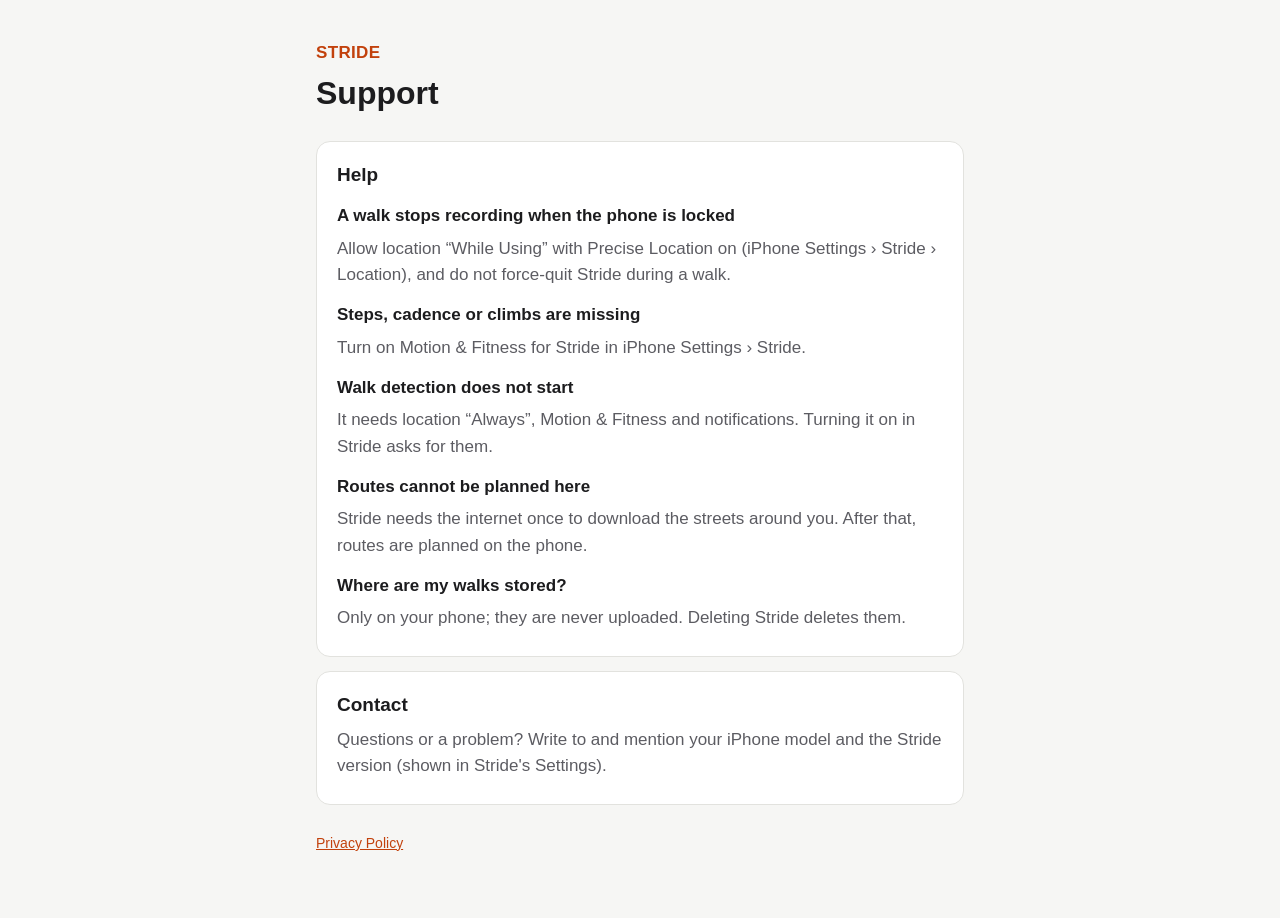
==== support/index.html @ d55c4e83 "Add Stride privacy policy and support pages Co-Authored-By: Claude Opus 5.5 <noreply@anthropic.com>" ====
<!doctype html>
<html lang="en">
<head>
<meta charset="utf-8">
<meta name="viewport" content="width=device-width, initial-scale=1">
<title>Stride Support</title>
<link rel="stylesheet" href="../style.css">
</head>
<body>
<main>
  <header>
    <a class="brand" href="../">STRIDE</a>
    <h1>Support</h1>
  </header>

  <section>
    <h2>Help</h2>
    <h3>A walk stops recording when the phone is locked</h3>
    <p>Allow location “While Using” with Precise Location on (iPhone Settings › Stride › Location), and do not force-quit Stride during a walk.</p>
    <h3>Steps, cadence or climbs are missing</h3>
    <p>Turn on Motion &amp; Fitness for Stride in iPhone Settings › Stride.</p>
    <h3>Walk detection does not start</h3>
    <p>It needs location “Always”, Motion &amp; Fitness and notifications. Turning it on in Stride asks for them.</p>
    <h3>Routes cannot be planned here</h3>
    <p>Stride needs the internet once to download the streets around you. After that, routes are planned on the phone.</p>
    <h3>Where are my walks stored?</h3>
    <p>Only on your phone; they are never uploaded. Deleting Stride deletes them.</p>
  </section>

  <section>
    <h2>Contact</h2>
    <p>Questions or a problem? Write to <!-- SUPPORT_EMAIL --> and mention your iPhone model and the Stride version (shown in Stride's Settings).</p>
  </section>

  <footer><a href="../privacy/">Privacy Policy</a></footer>
</main>
</body>
</html>
---- style.css ----
:root {
  --bg: #f6f6f4;
  --card: #ffffff;
  --text: #1c1c1e;
  --muted: #5c5c62;
  --rule: #e2e2de;
  --accent: #c2410c;
  color-scheme: light dark;
}
@media (prefers-color-scheme: dark) {
  :root {
    --bg: #111113;
    --card: #1c1c1f;
    --text: #f2f2f3;
    --muted: #a1a1a8;
    --rule: #2c2c30;
    --accent: #fb923c;
  }
}
* { box-sizing: border-box; }
body {
  margin: 0;
  background: var(--bg);
  color: var(--text);
  font: 17px/1.55 -apple-system, BlinkMacSystemFont, "SF Pro Text", "Segoe UI", Roboto, sans-serif;
}
main { max-width: 680px; margin: 0 auto; padding: 40px 16px 64px; }
header { margin-bottom: 28px; }
.brand { color: var(--accent); font-weight: 700; letter-spacing: 0.02em; text-decoration: none; }
h1 { font-size: 32px; line-height: 1.2; margin: 8px 0 4px; }
.date { color: var(--muted); margin: 0; font-size: 15px; }
section { background: var(--card); border: 1px solid var(--rule); border-radius: 14px; padding: 18px 20px; margin: 14px 0; }
h2 { font-size: 19px; margin: 0 0 8px; }
h3 { font-size: 17px; margin: 14px 0 2px; }
p { margin: 6px 0; color: var(--muted); }
p strong, h3 { color: var(--text); }
a { color: var(--accent); }
nav a { margin-right: 16px; }
footer { color: var(--muted); font-size: 14px; margin-top: 28px; }
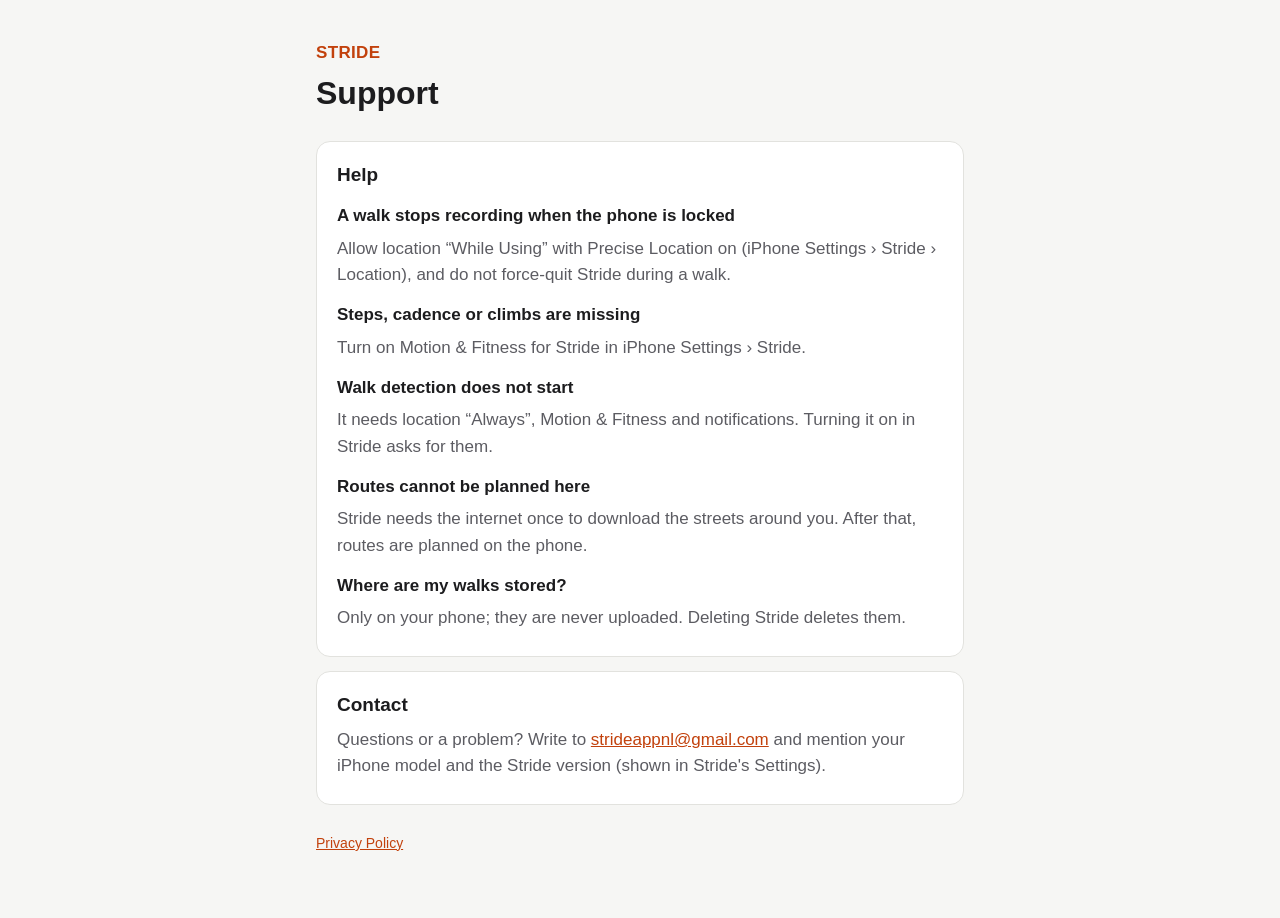
==== commit 34e36c57: "Add the support e-mail address Co-Authored-By: Claude Opus 5.5 <noreply@anthropic.com>" ====
--- a/support/index.html
+++ b/support/index.html
@@ -29,7 +29,7 @@
 
   <section>
     <h2>Contact</h2>
-    <p>Questions or a problem? Write to <!-- SUPPORT_EMAIL --> and mention your iPhone model and the Stride version (shown in Stride's Settings).</p>
+    <p>Questions or a problem? Write to <a href="mailto:strideappnl@gmail.com">strideappnl@gmail.com</a> and mention your iPhone model and the Stride version (shown in Stride's Settings).</p>
   </section>
 
   <footer><a href="../privacy/">Privacy Policy</a></footer>
